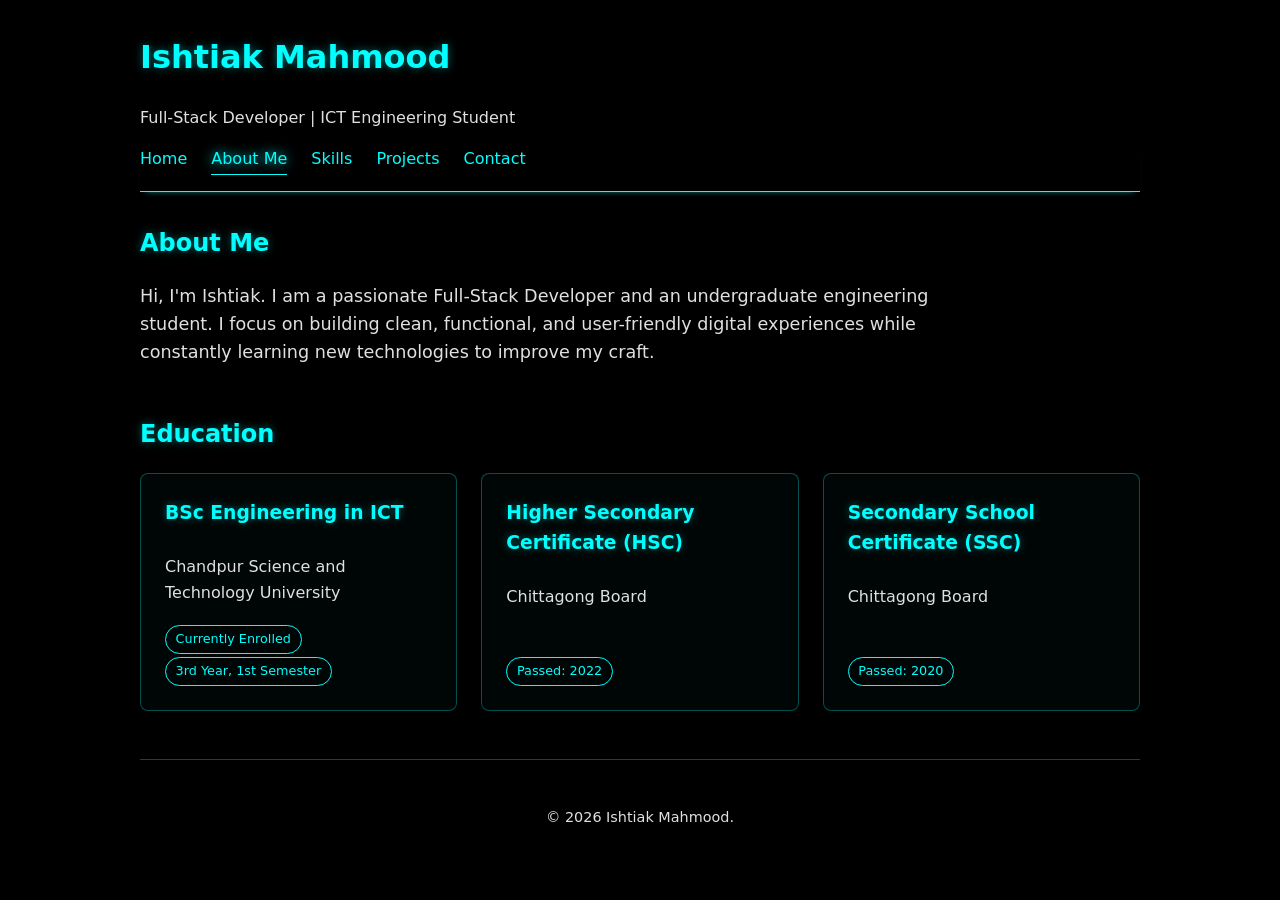
==== about.html @ af9847e0 "Initial commit" ====
<!DOCTYPE html>
<html lang="en">
<head>
  <meta charset="UTF-8" />
  <meta name="viewport" content="width=device-width, initial-scale=1.0" />
  <title>About Me | Ishtiak Mahmood</title>
  <style>
    :root {
      --neon: #00ffff;
      --bg: #000000;
      --text: #e0e0e0;
    }
    
    body {
      background-color: var(--bg);
      color: var(--text);
      font-family: system-ui, -apple-system, sans-serif;
      line-height: 1.6;
      margin: 0;
      padding: 0;
    }

    .container {
      max-width: 1000px;
      margin: 0 auto;
      padding: 2rem;
    }

    h1, h2, h3 {
      color: var(--neon);
      text-shadow: 0 0 8px rgba(0, 255, 255, 0.4);
      margin-top: 0;
    }

    a {
      color: var(--neon);
      text-decoration: none;
      transition: text-shadow 0.3s;
    }

    a:hover, .active {
      text-shadow: 0 0 12px var(--neon);
    }

    nav {
      display: flex;
      flex-wrap: wrap;
      gap: 1.5rem;
      border-bottom: 1px solid var(--neon);
      padding-bottom: 1rem;
      margin-bottom: 2rem;
      box-shadow: 0 4px 6px -6px var(--neon);
    }

    section {
      margin-bottom: 3rem;
    }

    .grid {
      display: grid;
      grid-template-columns: repeat(auto-fit, minmax(280px, 1fr));
      gap: 1.5rem;
    }

    .card {
      border: 1px solid rgba(0, 255, 255, 0.3);
      border-radius: 8px;
      padding: 1.5rem;
      transition: all 0.3s ease;
      background: rgba(0, 255, 255, 0.02);
      display: flex;
      flex-direction: column;
    }

    .card:hover {
      border-color: var(--neon);
      box-shadow: 0 0 15px rgba(0, 255, 255, 0.2);
      transform: translateY(-2px);
    }

    .card p {
      flex-grow: 1;
      font-size: 1rem;
      margin: 0.5rem 0 1rem 0;
    }

    .tags span {
      display: inline-block;
      border: 1px solid var(--neon);
      padding: 0.2rem 0.6rem;
      border-radius: 20px;
      font-size: 0.8rem;
      margin: 0.2rem 0.2rem 0 0;
      color: var(--neon);
    }

    .intro-text {
      font-size: 1.1rem;
      max-width: 800px;
      margin-bottom: 2rem;
    }

    footer {
      text-align: center;
      border-top: 1px solid rgba(0, 255, 255, 0.3);
      padding-top: 2rem;
      font-size: 0.9rem;
    }
  </style>
</head>
<body>

  <div class="container">
    <header>
      <h1>Ishtiak Mahmood</h1>
      <p>Full-Stack Developer | ICT Engineering Student</p>
      <nav>
        <a href="index.html">Home</a>
        <a href="about.html" class="active" style="border-bottom: 1px solid var(--neon); padding-bottom: 2px;">About Me</a>
        <a href="skills.html">Skills</a>
        <a href="projects.html">Projects</a>
        <a href="index.html#contact">Contact</a>
      </nav>
    </header>

    <main>
      <section id="bio">
        <h2>About Me</h2>
        <p class="intro-text">
          Hi, I'm Ishtiak. I am a passionate Full-Stack Developer and an undergraduate engineering student. I focus on building clean, functional, and user-friendly digital experiences while constantly learning new technologies to improve my craft.
        </p>
      </section>

      <section id="education">
        <h2>Education</h2>
        <div class="grid">
          
          <div class="card">
            <h3>BSc Engineering in ICT</h3>
            <p>Chandpur Science and Technology University</p>
            <div class="tags">
              <span>Currently Enrolled</span> 
              <span>3rd Year, 1st Semester</span>
            </div>
          </div>

          <div class="card">
            <h3>Higher Secondary Certificate (HSC)</h3>
            <p>Chittagong Board</p>
            <div class="tags">
              <span>Passed: 2022</span>
            </div>
          </div>

          <div class="card">
            <h3>Secondary School Certificate (SSC)</h3>
            <p>Chittagong Board</p>
            <div class="tags">
              <span>Passed: 2020</span>
            </div>
          </div>

        </div>
      </section>
    </main>

    <footer>
      <p>&copy; 2026 Ishtiak Mahmood.</p>
    </footer>
  </div>

</body>
</html>
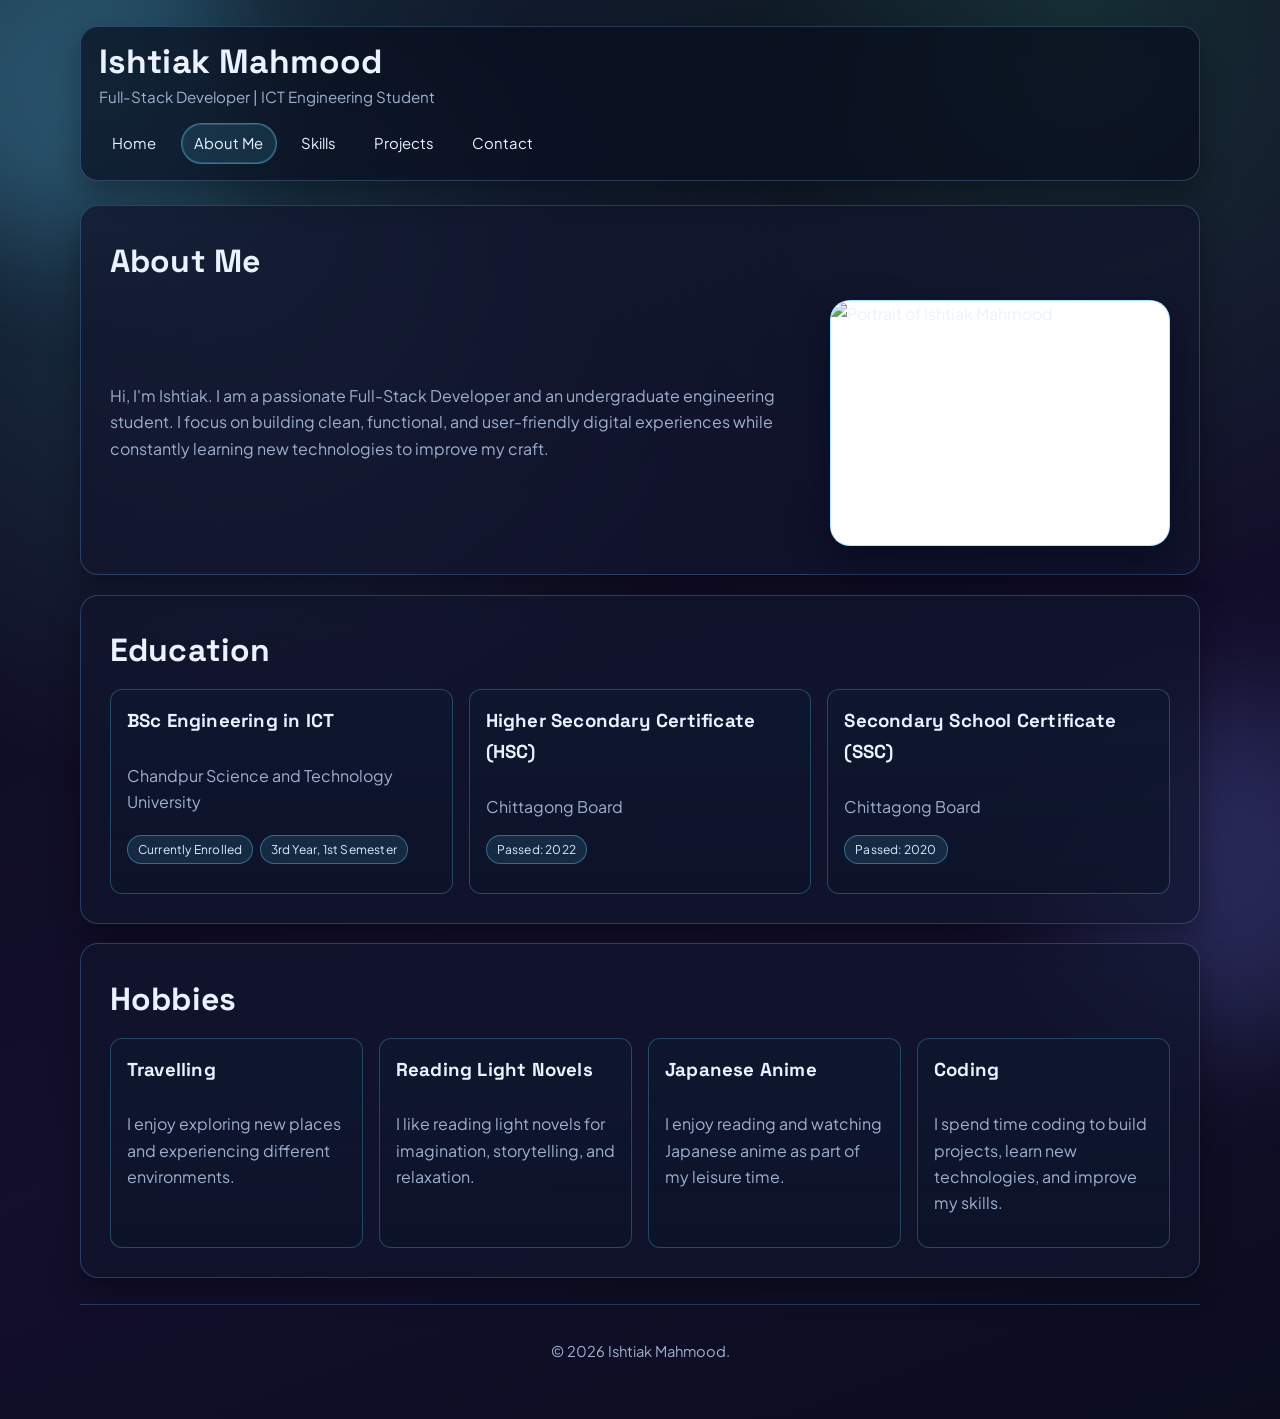
==== commit 0da3d5fd: "Last Commmmmmmmit Hopefully" ====
--- a/about.html
+++ b/about.html
@@ -4,119 +4,19 @@
   <meta charset="UTF-8" />
   <meta name="viewport" content="width=device-width, initial-scale=1.0" />
   <title>About Me | Ishtiak Mahmood</title>
-  <style>
-    :root {
-      --neon: #00ffff;
-      --bg: #000000;
-      --text: #e0e0e0;
-    }
-    
-    body {
-      background-color: var(--bg);
-      color: var(--text);
-      font-family: system-ui, -apple-system, sans-serif;
-      line-height: 1.6;
-      margin: 0;
-      padding: 0;
-    }
-
-    .container {
-      max-width: 1000px;
-      margin: 0 auto;
-      padding: 2rem;
-    }
-
-    h1, h2, h3 {
-      color: var(--neon);
-      text-shadow: 0 0 8px rgba(0, 255, 255, 0.4);
-      margin-top: 0;
-    }
-
-    a {
-      color: var(--neon);
-      text-decoration: none;
-      transition: text-shadow 0.3s;
-    }
-
-    a:hover, .active {
-      text-shadow: 0 0 12px var(--neon);
-    }
-
-    nav {
-      display: flex;
-      flex-wrap: wrap;
-      gap: 1.5rem;
-      border-bottom: 1px solid var(--neon);
-      padding-bottom: 1rem;
-      margin-bottom: 2rem;
-      box-shadow: 0 4px 6px -6px var(--neon);
-    }
-
-    section {
-      margin-bottom: 3rem;
-    }
-
-    .grid {
-      display: grid;
-      grid-template-columns: repeat(auto-fit, minmax(280px, 1fr));
-      gap: 1.5rem;
-    }
-
-    .card {
-      border: 1px solid rgba(0, 255, 255, 0.3);
-      border-radius: 8px;
-      padding: 1.5rem;
-      transition: all 0.3s ease;
-      background: rgba(0, 255, 255, 0.02);
-      display: flex;
-      flex-direction: column;
-    }
-
-    .card:hover {
-      border-color: var(--neon);
-      box-shadow: 0 0 15px rgba(0, 255, 255, 0.2);
-      transform: translateY(-2px);
-    }
-
-    .card p {
-      flex-grow: 1;
-      font-size: 1rem;
-      margin: 0.5rem 0 1rem 0;
-    }
-
-    .tags span {
-      display: inline-block;
-      border: 1px solid var(--neon);
-      padding: 0.2rem 0.6rem;
-      border-radius: 20px;
-      font-size: 0.8rem;
-      margin: 0.2rem 0.2rem 0 0;
-      color: var(--neon);
-    }
-
-    .intro-text {
-      font-size: 1.1rem;
-      max-width: 800px;
-      margin-bottom: 2rem;
-    }
-
-    footer {
-      text-align: center;
-      border-top: 1px solid rgba(0, 255, 255, 0.3);
-      padding-top: 2rem;
-      font-size: 0.9rem;
-    }
-  </style>
+  <link rel="stylesheet" href="styles.css" />
 </head>
 <body>
 
   <div class="container">
-    <header>
-      <h1>Ishtiak Mahmood</h1>
-      <p>Full-Stack Developer | ICT Engineering Student</p>
-      <nav>
+    <header class="site-header">
+      <div class="brand">
+        <h1>Ishtiak Mahmood</h1>
+        <p>Full-Stack Developer | ICT Engineering Student</p>
+      </div>
+      <nav class="site-nav">
         <a href="index.html">Home</a>
-        <a href="about.html" class="active" style="border-bottom: 1px solid var(--neon); padding-bottom: 2px;">About Me</a>
+        <a href="about.html" class="active">About Me</a>
         <a href="skills.html">Skills</a>
         <a href="projects.html">Projects</a>
         <a href="index.html#contact">Contact</a>
@@ -124,14 +24,25 @@
     </header>
 
     <main>
-      <section id="bio">
+      <section id="bio" class="panel">
         <h2>About Me</h2>
-        <p class="intro-text">
-          Hi, I'm Ishtiak. I am a passionate Full-Stack Developer and an undergraduate engineering student. I focus on building clean, functional, and user-friendly digital experiences while constantly learning new technologies to improve my craft.
-        </p>
+        <div class="about-layout">
+          <figure class="about-photo-wrap">
+            <img
+              class="about-photo"
+              src="https://raw.githubusercontent.com/IshtiAK47/IshtiakBasic/refs/heads/main/me.png"
+              alt="Portrait of Ishtiak Mahmood"
+              loading="lazy"
+              decoding="async"
+            />
+          </figure>
+          <p class="intro-text">
+            Hi, I'm Ishtiak. I am a passionate Full-Stack Developer and an undergraduate engineering student. I focus on building clean, functional, and user-friendly digital experiences while constantly learning new technologies to improve my craft.
+          </p>
+        </div>
       </section>
 
-      <section id="education">
+      <section id="education" class="panel">
         <h2>Education</h2>
         <div class="grid">
           
@@ -162,6 +73,31 @@
 
         </div>
       </section>
+
+      <section id="hobbies" class="panel">
+        <h2>Hobbies</h2>
+        <div class="grid">
+          <div class="card">
+            <h3>Travelling</h3>
+            <p>I enjoy exploring new places and experiencing different environments.</p>
+          </div>
+
+          <div class="card">
+            <h3>Reading Light Novels</h3>
+            <p>I like reading light novels for imagination, storytelling, and relaxation.</p>
+          </div>
+
+          <div class="card">
+            <h3>Japanese Anime</h3>
+            <p>I enjoy reading and watching Japanese anime as part of my leisure time.</p>
+          </div>
+
+          <div class="card">
+            <h3>Coding</h3>
+            <p>I spend time coding to build projects, learn new technologies, and improve my skills.</p>
+          </div>
+        </div>
+      </section>
     </main>
 
     <footer>
--- a/styles.css
+++ b/styles.css
@@ -0,0 +1,387 @@
+@import url('https://fonts.googleapis.com/css2?family=Space+Grotesk:wght@400;500;700&family=Plus+Jakarta+Sans:wght@400;600&display=swap');
+
+:root {
+  --bg-1: #090b1a;
+  --bg-2: #140f2d;
+  --panel: rgba(17, 22, 45, 0.72);
+  --panel-strong: rgba(17, 22, 45, 0.95);
+  --line: rgba(116, 184, 255, 0.26);
+  --text: #eaf2ff;
+  --muted: #9eb0cf;
+  --primary: #5fd0ff;
+  --secondary: #7b8cff;
+  --accent: #52ffa8;
+  --radius-lg: 18px;
+  --radius-md: 12px;
+  --shadow: 0 12px 30px rgba(0, 0, 0, 0.35);
+}
+
+* {
+  box-sizing: border-box;
+}
+
+html,
+body {
+  margin: 0;
+  min-height: 100%;
+}
+
+body {
+  color: var(--text);
+  font-family: 'Plus Jakarta Sans', 'Segoe UI', sans-serif;
+  line-height: 1.65;
+  background:
+    radial-gradient(circle at 16% 14%, rgba(96, 238, 255, 0.18), transparent 36%),
+    radial-gradient(circle at 84% 2%, rgba(82, 255, 168, 0.14), transparent 32%),
+    linear-gradient(160deg, var(--bg-1) 0%, var(--bg-2) 64%, #0b0d1f 100%);
+  overflow-x: hidden;
+}
+
+body::before,
+body::after {
+  content: '';
+  position: fixed;
+  border-radius: 999px;
+  z-index: -1;
+  filter: blur(60px);
+  pointer-events: none;
+}
+
+body::before {
+  width: 360px;
+  height: 360px;
+  top: -120px;
+  left: -130px;
+  background: rgba(95, 208, 255, 0.25);
+  animation: floatBlob 10s ease-in-out infinite;
+}
+
+body::after {
+  width: 340px;
+  height: 340px;
+  bottom: -140px;
+  right: -110px;
+  background: rgba(123, 140, 255, 0.2);
+  animation: floatBlobAlt 13s ease-in-out infinite;
+}
+
+@keyframes floatBlob {
+  0%,
+  100% {
+    transform: translate(0, 0);
+  }
+  50% {
+    transform: translate(35px, 20px);
+  }
+}
+
+@keyframes floatBlobAlt {
+  0%,
+  100% {
+    transform: translate(0, 0);
+  }
+  50% {
+    transform: translate(-26px, -18px);
+  }
+}
+
+.container {
+  width: min(1120px, calc(100% - 2.2rem));
+  margin-inline: auto;
+  padding: 1.6rem 0 2.6rem;
+}
+
+.site-header {
+  position: sticky;
+  top: 0.9rem;
+  z-index: 40;
+  backdrop-filter: blur(12px);
+  background: rgba(8, 12, 28, 0.68);
+  border: 1px solid var(--line);
+  border-radius: var(--radius-lg);
+  padding: 1rem 1.1rem;
+  box-shadow: var(--shadow);
+}
+
+.brand {
+  display: grid;
+  gap: 0.2rem;
+  margin-bottom: 0.85rem;
+}
+
+.brand h1 {
+  margin: 0;
+  font-family: 'Space Grotesk', 'Segoe UI', sans-serif;
+  font-size: clamp(1.35rem, 3vw, 2.1rem);
+  line-height: 1.15;
+  letter-spacing: 0.2px;
+}
+
+.brand p {
+  margin: 0;
+  color: var(--muted);
+  font-size: 0.95rem;
+}
+
+.site-nav {
+  display: flex;
+  flex-wrap: wrap;
+  gap: 0.65rem;
+}
+
+.site-nav a {
+  color: var(--text);
+  text-decoration: none;
+  border: 1px solid transparent;
+  padding: 0.45rem 0.8rem;
+  border-radius: 999px;
+  transition: all 0.22s ease;
+  font-size: 0.93rem;
+}
+
+.site-nav a:hover {
+  border-color: var(--line);
+  background: rgba(95, 208, 255, 0.1);
+}
+
+.site-nav a.active {
+  border-color: rgba(95, 208, 255, 0.45);
+  background: rgba(95, 208, 255, 0.12);
+  box-shadow: inset 0 0 0 1px rgba(95, 208, 255, 0.22);
+}
+
+main {
+  margin-top: 1.5rem;
+}
+
+.panel {
+  background: var(--panel);
+  border: 1px solid var(--line);
+  border-radius: var(--radius-lg);
+  box-shadow: var(--shadow);
+  padding: clamp(1.1rem, 2.8vw, 1.8rem);
+  margin-bottom: 1.2rem;
+  animation: reveal 0.55s ease both;
+}
+
+.panel:nth-child(2) {
+  animation-delay: 0.12s;
+}
+
+.panel:nth-child(3) {
+  animation-delay: 0.2s;
+}
+
+@keyframes reveal {
+  from {
+    opacity: 0;
+    transform: translateY(12px);
+  }
+  to {
+    opacity: 1;
+    transform: translateY(0);
+  }
+}
+
+h2,
+h3 {
+  margin-top: 0;
+  font-family: 'Space Grotesk', 'Segoe UI', sans-serif;
+  letter-spacing: 0.2px;
+}
+
+h2 {
+  margin-bottom: 0.75rem;
+  font-size: clamp(1.3rem, 3vw, 2rem);
+}
+
+.hero-title {
+  margin-bottom: 0.55rem;
+  font-size: clamp(1.6rem, 4.2vw, 2.65rem);
+  line-height: 1.1;
+}
+
+.lead,
+.hero-text,
+.intro-text {
+  color: var(--muted);
+  max-width: 72ch;
+}
+
+.about-layout {
+  display: grid;
+  grid-template-columns: minmax(0, 1fr) minmax(240px, 340px);
+  grid-template-areas: 'text photo';
+  gap: clamp(1rem, 2.6vw, 1.7rem);
+  align-items: center;
+}
+
+.about-photo-wrap {
+  grid-area: photo;
+  margin: 0;
+  width: 100%;
+  display: flex;
+  justify-content: center;
+}
+
+.about-photo {
+  width: min(100%, 340px);
+  aspect-ratio: 1195 / 865;
+  height: auto;
+  display: block;
+  border-radius: 20px;
+  border: 1px solid rgba(95, 208, 255, 0.5);
+  box-shadow: 0 16px 34px rgba(2, 8, 24, 0.55);
+  background: #ffffff;
+}
+
+.about-layout .intro-text {
+  grid-area: text;
+  margin: 0;
+}
+
+.cta-row,
+.links {
+  display: flex;
+  flex-wrap: wrap;
+  gap: 0.7rem;
+  margin-top: 1.25rem;
+}
+
+.btn {
+  display: inline-flex;
+  align-items: center;
+  justify-content: center;
+  gap: 0.4rem;
+  text-decoration: none;
+  font-weight: 600;
+  color: #08101f;
+  background: linear-gradient(135deg, var(--primary), var(--accent));
+  border: 1px solid rgba(255, 255, 255, 0.18);
+  border-radius: 10px;
+  padding: 0.56rem 0.94rem;
+  transition: transform 0.2s ease, box-shadow 0.2s ease;
+}
+
+.btn:hover {
+  transform: translateY(-2px);
+  box-shadow: 0 10px 18px rgba(82, 255, 168, 0.2);
+}
+
+.btn.outline {
+  color: var(--text);
+  background: rgba(95, 208, 255, 0.12);
+  border-color: rgba(95, 208, 255, 0.4);
+}
+
+.grid {
+  display: grid;
+  gap: 1rem;
+  grid-template-columns: repeat(auto-fit, minmax(245px, 1fr));
+}
+
+.card {
+  border: 1px solid rgba(95, 208, 255, 0.28);
+  border-radius: var(--radius-md);
+  padding: 1rem;
+  background: linear-gradient(180deg, rgba(15, 24, 48, 0.9), rgba(12, 20, 40, 0.7));
+  display: flex;
+  flex-direction: column;
+  transition: transform 0.25s ease, border-color 0.25s ease;
+}
+
+.card:hover {
+  transform: translateY(-3px);
+  border-color: rgba(95, 208, 255, 0.52);
+}
+
+.card p {
+  color: var(--muted);
+  margin: 0.45rem 0 0.9rem;
+  flex-grow: 1;
+}
+
+.project-image {
+  width: 100%;
+  aspect-ratio: 16 / 9;
+  object-fit: cover;
+  border-radius: 10px;
+  border: 1px solid rgba(95, 208, 255, 0.35);
+  margin-bottom: 0.8rem;
+  background: var(--panel-strong);
+}
+
+.tags {
+  display: flex;
+  flex-wrap: wrap;
+  gap: 0.4rem;
+  margin-bottom: 0.8rem;
+}
+
+.tags span {
+  display: inline-flex;
+  align-items: center;
+  border: 1px solid rgba(95, 208, 255, 0.4);
+  border-radius: 999px;
+  padding: 0.24rem 0.62rem;
+  font-size: 0.75rem;
+  letter-spacing: 0.2px;
+  color: #d8eeff;
+  background: rgba(95, 208, 255, 0.12);
+}
+
+.links a {
+  color: #d9f6ff;
+  text-decoration: none;
+  border: 1px solid rgba(95, 208, 255, 0.32);
+  border-radius: 8px;
+  padding: 0.34rem 0.7rem;
+  font-size: 0.9rem;
+  transition: all 0.2s ease;
+}
+
+.links a:hover {
+  background: rgba(95, 208, 255, 0.12);
+  border-color: rgba(95, 208, 255, 0.55);
+}
+
+footer {
+  margin-top: 1.6rem;
+  border-top: 1px solid var(--line);
+  text-align: center;
+  padding-top: 1.2rem;
+  color: var(--muted);
+  font-size: 0.92rem;
+}
+
+@media (max-width: 540px) {
+  .container {
+    width: min(1120px, calc(100% - 1rem));
+  }
+
+  .about-layout {
+    grid-template-columns: 1fr;
+    grid-template-areas:
+      'text'
+      'photo';
+    justify-items: stretch;
+    text-align: left;
+  }
+
+  .about-photo {
+    width: min(100%, 320px);
+  }
+
+  .about-photo-wrap {
+    justify-content: flex-start;
+  }
+
+  .site-header {
+    top: 0.5rem;
+    border-radius: 14px;
+  }
+
+  .panel {
+    border-radius: 14px;
+  }
+}
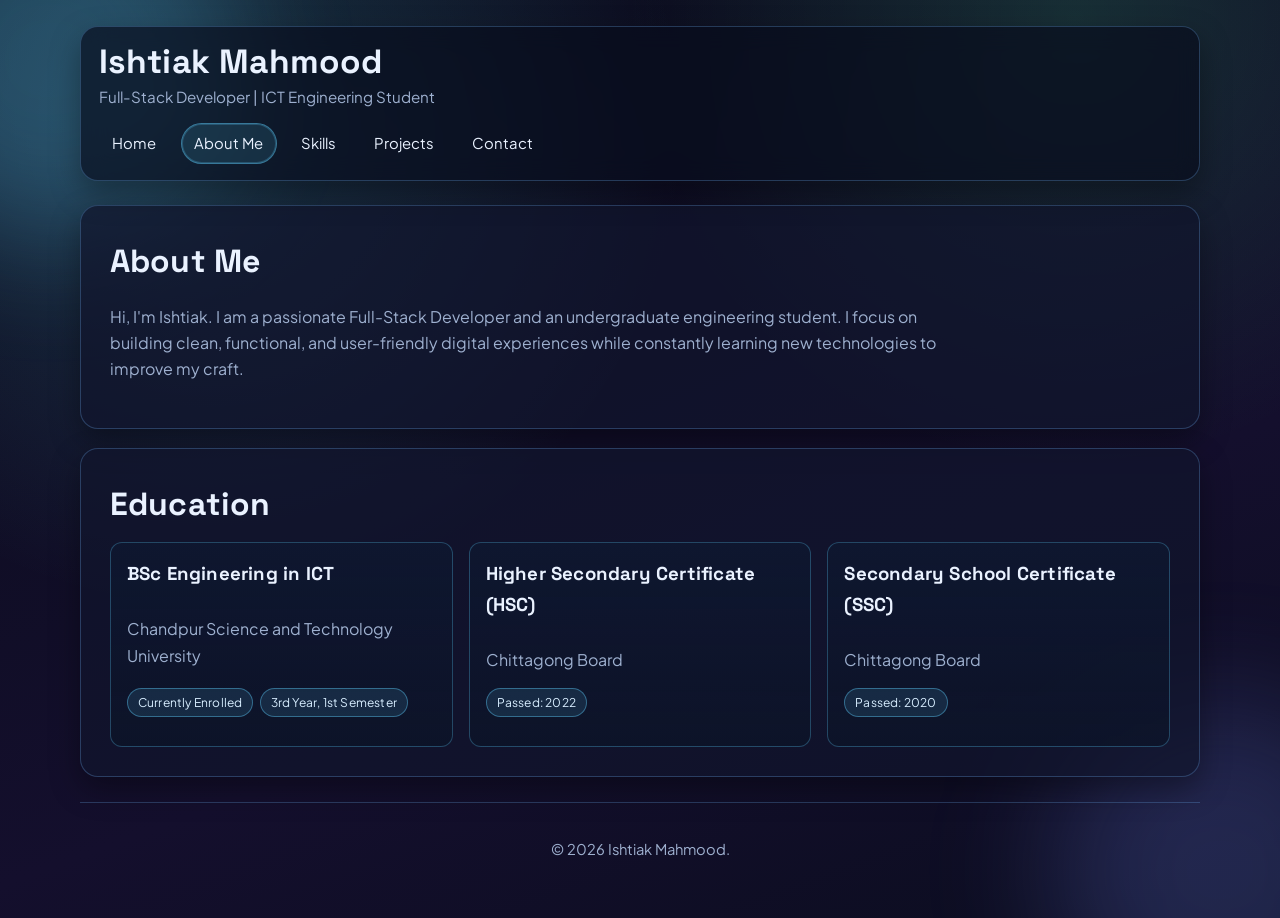
==== commit 26c087d6: "Publish immersive portfolio redesign" ====
--- a/about.html
+++ b/about.html
@@ -26,20 +26,9 @@
     <main>
       <section id="bio" class="panel">
         <h2>About Me</h2>
-        <div class="about-layout">
-          <figure class="about-photo-wrap">
-            <img
-              class="about-photo"
-              src="https://raw.githubusercontent.com/IshtiAK47/IshtiakBasic/refs/heads/main/me.png"
-              alt="Portrait of Ishtiak Mahmood"
-              loading="lazy"
-              decoding="async"
-            />
-          </figure>
-          <p class="intro-text">
-            Hi, I'm Ishtiak. I am a passionate Full-Stack Developer and an undergraduate engineering student. I focus on building clean, functional, and user-friendly digital experiences while constantly learning new technologies to improve my craft.
-          </p>
-        </div>
+        <p class="intro-text">
+          Hi, I'm Ishtiak. I am a passionate Full-Stack Developer and an undergraduate engineering student. I focus on building clean, functional, and user-friendly digital experiences while constantly learning new technologies to improve my craft.
+        </p>
       </section>
 
       <section id="education" class="panel">
@@ -73,31 +62,6 @@
 
         </div>
       </section>
-
-      <section id="hobbies" class="panel">
-        <h2>Hobbies</h2>
-        <div class="grid">
-          <div class="card">
-            <h3>Travelling</h3>
-            <p>I enjoy exploring new places and experiencing different environments.</p>
-          </div>
-
-          <div class="card">
-            <h3>Reading Light Novels</h3>
-            <p>I like reading light novels for imagination, storytelling, and relaxation.</p>
-          </div>
-
-          <div class="card">
-            <h3>Japanese Anime</h3>
-            <p>I enjoy reading and watching Japanese anime as part of my leisure time.</p>
-          </div>
-
-          <div class="card">
-            <h3>Coding</h3>
-            <p>I spend time coding to build projects, learn new technologies, and improve my skills.</p>
-          </div>
-        </div>
-      </section>
     </main>
 
     <footer>
--- a/styles.css
+++ b/styles.css
@@ -208,38 +208,6 @@
   max-width: 72ch;
 }
 
-.about-layout {
-  display: grid;
-  grid-template-columns: minmax(0, 1fr) minmax(240px, 340px);
-  grid-template-areas: 'text photo';
-  gap: clamp(1rem, 2.6vw, 1.7rem);
-  align-items: center;
-}
-
-.about-photo-wrap {
-  grid-area: photo;
-  margin: 0;
-  width: 100%;
-  display: flex;
-  justify-content: center;
-}
-
-.about-photo {
-  width: min(100%, 340px);
-  aspect-ratio: 1195 / 865;
-  height: auto;
-  display: block;
-  border-radius: 20px;
-  border: 1px solid rgba(95, 208, 255, 0.5);
-  box-shadow: 0 16px 34px rgba(2, 8, 24, 0.55);
-  background: #ffffff;
-}
-
-.about-layout .intro-text {
-  grid-area: text;
-  margin: 0;
-}
-
 .cta-row,
 .links {
   display: flex;
@@ -354,26 +322,9 @@
   font-size: 0.92rem;
 }
 
-@media (max-width: 540px) {
+@media (max-width: 640px) {
   .container {
     width: min(1120px, calc(100% - 1rem));
-  }
-
-  .about-layout {
-    grid-template-columns: 1fr;
-    grid-template-areas:
-      'text'
-      'photo';
-    justify-items: stretch;
-    text-align: left;
-  }
-
-  .about-photo {
-    width: min(100%, 320px);
-  }
-
-  .about-photo-wrap {
-    justify-content: flex-start;
   }
 
   .site-header {
